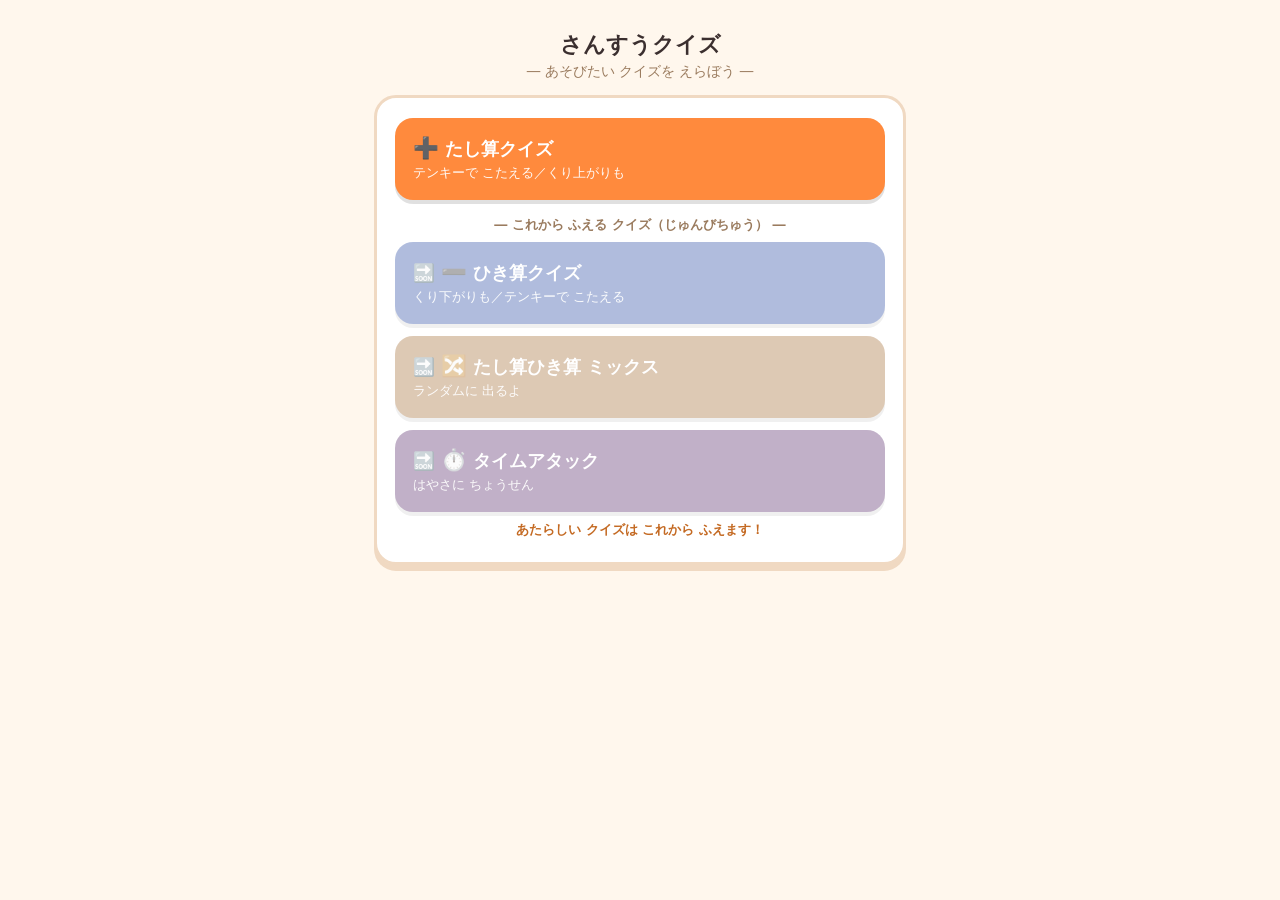
==== index.html @ e3dd47bf "さんすうクイズ 初版：たし算クイズ（テンキー入力・くり上がりヒント・育成フル搭載） Co-Authored-By: Claude Opus 4.8 (1M context) <noreply@anth" ====
<!DOCTYPE html>
<html lang="ja">
<head>
<meta charset="UTF-8">
<meta name="viewport" content="width=device-width, initial-scale=1.0, viewport-fit=cover">
<title>さんすうクイズ</title>
<meta name="description" content="小学1〜2年生むけの さんすうクイズ集。たし算・ひき算を テンキーで こたえる自動生成クイズ。図鑑・称号・メダルで たのしく れんしゅう。">
<meta name="theme-color" content="#ff8a3d">
<!-- 共有スタイル（全アプリ共通の見た目／漢字クイズと同じデザイン） -->
<link rel="stylesheet" href="shared/sansu-ui.css?v=202606270000">
<style>
  a.mode-btn{display:block; text-decoration:none;}
  .portal-emoji{font-size:1.3rem; margin-right:6px;}
  a.mode-btn.locked{opacity:.5; filter:grayscale(.5);}
  .adv-head{font-size:.82rem; color:#9a7b5e; text-align:center; margin:16px 0 8px; font-weight:700;}
  .lockmsg{font-size:.84rem; color:#c46a23; text-align:center; margin:6px 4px 0; font-weight:700; line-height:1.8;}
</style>
</head>
<body>
<div class="wrap">

  <h1>さんすうクイズ</h1>
  <div class="sub">― あそびたい クイズを えらぼう ―</div>

  <div class="card">
    <div class="modes">
      <a class="mode-btn m1" href="tashizan/index.html">
        <span class="portal-emoji">➕</span>たし算クイズ
        <small>テンキーで こたえる／くり上がりも</small>
      </a>
    </div>

    <div class="adv-head">― これから ふえる クイズ（じゅんびちゅう） ―</div>
    <div class="modes">
      <a class="mode-btn m2 adv locked" href="#">
        <span class="lk">🔜 </span><span class="portal-emoji">➖</span>ひき算クイズ
        <small>くり下がりも／テンキーで こたえる</small>
      </a>
      <a class="mode-btn m3 adv locked" href="#">
        <span class="lk">🔜 </span><span class="portal-emoji">🔀</span>たし算ひき算 ミックス
        <small>ランダムに 出るよ</small>
      </a>
      <a class="mode-btn m4 adv locked" href="#">
        <span class="lk">🔜 </span><span class="portal-emoji">⏱️</span>タイムアタック
        <small>はやさに ちょうせん</small>
      </a>
    </div>
    <div class="lockmsg">あたらしい クイズは これから ふえます！</div>
  </div>

</div>
<script>
/* じゅんび中の クイズは おさない（リンクを止める） */
document.querySelectorAll('a.mode-btn.adv').forEach(a => {
  a.addEventListener('click', e => e.preventDefault());
});
</script>
</body>
</html>
---- shared/sansu-ui.css ----
/* =========================================================================
   共有スタイル（デザイントークン＋UI部品）— 全アプリ共通
   かん字クイズ／送りがな練習 など、見た目とUXをそろえるための単一スタイル。
   ここを直すと参照する全アプリに反映される。各アプリ固有の追加分は各HTML側へ。
   ========================================================================= */
  :root{
    --bg:#fff7ed; --card:#ffffff; --ink:#3b2f2f; --accent:#ff8a3d;
    --accent2:#4c7dff; --ok:#2bb673; --ng:#ef5350; --line:#f0d9c2;
  }
  *{box-sizing:border-box;-webkit-tap-highlight-color:transparent;}
  body{
    margin:0; font-family:"Hiragino Maru Gothic ProN","ヒラギノ丸ゴ ProN",
      "Hiragino Sans","Yu Gothic",system-ui,sans-serif;
    background:var(--bg); color:var(--ink);
    min-height:100vh; min-height:100dvh; display:flex; flex-direction:column; align-items:center;
  }
  .wrap{width:100%; max-width:560px; padding:16px 14px 40px;}
  h1{font-size:1.35rem; text-align:center; margin:14px 0 4px;}
  .sub{text-align:center; font-size:.85rem; color:#9a7b5e; margin-bottom:14px;}
  .card{
    background:var(--card); border:3px solid var(--line); border-radius:22px;
    padding:20px 18px; box-shadow:0 6px 0 #f0d9c2;
  }
  /* grade select */
  .gradeSel{margin-bottom:16px;}
  .gradeLabel{font-size:.85rem; color:#9a7b5e; text-align:center; margin-bottom:8px;}
  .seg{display:flex; gap:8px; background:#f3e4d3; padding:6px; border-radius:16px;}
  .seg button{
    flex:1; border:none; background:transparent; padding:12px 0; border-radius:12px;
    font-size:1rem; font-weight:700; color:#9a7b5e; cursor:pointer;
  }
  /* 学年は1〜6＋ぜんぶで数が多いので 4列グリッドで折り返す */
  #seg{display:grid; grid-template-columns:repeat(4,1fr); gap:8px;}
  #seg button{padding:11px 0; font-size:.95rem;}
  .seg button.active{background:#fff; color:var(--accent); box-shadow:0 2px 6px rgba(0,0,0,.08);}
  .seg button.locked{opacity:.5;}

  /* きろくの 書き出し／読み込み */
  .saveBar{display:flex; gap:10px; justify-content:center; margin-top:16px;
           padding-top:14px; border-top:1px dashed var(--line);}
  .saveBar button, .saveBar .impBtn{
    border:1px solid var(--line); background:#fff; color:#9a7b5e; border-radius:99px;
    padding:7px 14px; font-size:.78rem; font-weight:700; cursor:pointer;
  }
  .saveBar button:active{transform:translateY(1px);}

  /* mode select */
  .modes{display:flex; flex-direction:column; gap:12px;}
  .mode-btn{
    border:none; border-radius:18px; padding:18px; font-size:1.1rem; font-weight:700;
    color:#fff; cursor:pointer; box-shadow:0 4px 0 rgba(0,0,0,.12); text-align:left;
  }
  .mode-btn small{display:block; font-weight:400; font-size:.8rem; opacity:.95; margin-top:4px;}
  .m1{background:var(--accent);} .m2{background:var(--accent2);} .m3{background:#e08e3c;} .m4{background:#9b59b6;}
  .mode-btn:active{transform:translateY(2px); box-shadow:0 2px 0 rgba(0,0,0,.12);}
  /* 読みクイズ：大きな漢字 */
  .yomi-q{font-size:.95rem; color:#9a7b5e; margin-bottom:6px;}
  .bigkanji{font-size:4.2rem; font-weight:800; text-align:center; line-height:1.2; margin:6px 0 2px; color:#5a3e28;}

  /* quiz */
  .homeBtn{
    float:right; border:2px solid var(--line); background:#fff; color:#c46a23;
    border-radius:99px; padding:6px 14px; font-size:.8rem; font-weight:700;
    cursor:pointer; margin:-4px -2px 8px 0;
  }
  .homeBtn:active{transform:translateY(1px);}
  .navBtn{
    float:left; border:2px solid var(--line); background:#fff; color:#c46a23;
    border-radius:99px; padding:6px 14px; font-size:.8rem; font-weight:700;
    cursor:pointer; margin:-4px 0 8px -2px;
  }
  .navBtn:active{transform:translateY(1px);}
  .bar{height:12px; background:#f3e4d3; border-radius:99px; overflow:hidden; margin-bottom:6px; clear:both;}
  .bar > i{display:block; height:100%; background:var(--accent); width:0; transition:width .3s;}
  .meta{display:flex; justify-content:space-between; font-size:.8rem; color:#9a7b5e; margin-bottom:14px;}
  .tag{display:inline-block; font-size:.72rem; background:#fff1e3; color:#c46a23;
       padding:3px 10px; border-radius:99px; margin-bottom:10px;}
  .q{font-size:1.5rem; line-height:2; text-align:center; margin:6px 0 4px;}
  .q .blank{display:inline-block; min-width:1.6em; border-bottom:4px dotted var(--accent);
            color:transparent;}
  .read{text-align:center; color:#c46a23; font-size:1rem; margin-bottom:18px;}
  ruby rt{font-size:.55em; color:#b08968;}
  .choices{display:grid; grid-template-columns:1fr 1fr; gap:12px;}
  .choice{
    border:3px solid var(--line); background:#fff; border-radius:16px;
    padding:16px 8px; font-size:1.7rem; font-weight:700; cursor:pointer;
    transition:.1s; box-shadow:0 4px 0 #f0d9c2;
  }
  .choice:active{transform:translateY(2px); box-shadow:0 2px 0 #f0d9c2;}
  .choice.ok{background:#e6f8ef; border-color:var(--ok); color:var(--ok);}
  .choice.ng{background:#fdeceb; border-color:var(--ng); color:var(--ng);}
  .choice:disabled{cursor:default;}

  .feedback{margin-top:18px; padding:16px; border-radius:16px; display:none;}
  .feedback.show{display:block;}
  .feedback.good{background:#e6f8ef; border:2px solid var(--ok);}
  .feedback.bad{background:#fdeceb; border:2px solid var(--ng);}
  .fb-head{font-weight:700; font-size:1.1rem; margin-bottom:8px;}
  .fb-sentence{font-size:1.05rem; line-height:1.7; margin-bottom:8px;}
  .fb-sentence b{color:var(--accent); font-size:1.2rem;}
  .fb-line{font-size:.95rem; line-height:1.7;}
  .fb-line b{color:#c46a23;}
  .fb-kanji{margin-top:10px; padding-top:10px; border-top:1px dashed var(--line);
            font-size:.9rem; line-height:1.8; color:#6b5a4a;}
  .fb-kanji b{color:var(--ink); font-size:1.15rem;}
  .next{
    margin-top:14px; width:100%; border:none; border-radius:16px; padding:16px;
    font-size:1.1rem; font-weight:700; color:#fff; background:var(--accent2);
    cursor:pointer; box-shadow:0 4px 0 rgba(0,0,0,.12);
  }
  .next:active{transform:translateY(2px); box-shadow:0 2px 0 rgba(0,0,0,.12);}

  /* result */
  .result{text-align:center;}
  .score{font-size:3rem; font-weight:800; color:var(--accent); margin:10px 0;}
  .again{border:none; border-radius:16px; padding:16px 28px; font-size:1.05rem; font-weight:700;
         color:#fff; background:var(--accent); cursor:pointer; box-shadow:0 4px 0 rgba(0,0,0,.12); margin:6px;}
  .home{background:#9b59b6;}
  .stars{font-size:1.8rem; letter-spacing:4px;}

  /* 結果の振り返り */
  .review{display:none; text-align:left; margin:8px 0 16px; padding:14px;
          background:#fdf6ee; border:2px solid var(--line); border-radius:14px;}
  .rv-h{font-weight:700; color:#c46a23; margin-bottom:8px; text-align:center;}
  .rv-i{font-size:1rem; line-height:1.9; padding:4px 0; border-bottom:1px dashed var(--line);}
  .rv-i:last-child{border-bottom:none;}
  .rv-i b{color:var(--accent); font-size:1.15rem;}
  .retryWrong{background:var(--ng);}

  /* キーボード操作のフォーカス可視化 */
  :focus-visible{outline:3px solid var(--accent2); outline-offset:2px;}

  @media (prefers-reduced-motion: reduce){
    *{transition:none !important;}
  }

  /* コンボ */
  #combo{font-weight:800; color:#ff6a00; font-size:.85rem;}
  #combo.pop{animation:pop .45s;}
  @keyframes pop{0%{transform:scale(.5);opacity:0} 55%{transform:scale(1.35)} 100%{transform:scale(1)}}

  /* 紙ふぶき */
  .confetti{position:fixed; top:-30px; pointer-events:none; z-index:50; will-change:transform;}
  @keyframes fall{to{transform:translateY(110vh) rotate(360deg); opacity:.15;}}

  /* あそびかた */
  .helpBtn{
    width:100%; border:2px dashed var(--accent); background:#fff7ef; color:#c46a23;
    border-radius:14px; padding:11px; margin-bottom:12px;
    font-size:.92rem; font-weight:700; cursor:pointer;
  }
  .helpBtn:active{transform:translateY(1px);}
  .help h2{font-size:1.2rem; margin:2px 0 12px;}
  .help h3{font-size:1.02rem; color:var(--accent); margin:18px 0 6px;}
  .help p, .help li{font-size:.98rem; line-height:1.85;}
  .help ol, .help ul{margin:6px 0; padding-left:1.3em;}
  .help .tip{background:#fff7ef; border:2px solid var(--line); border-radius:12px;
             padding:10px 12px; margin:8px 0; font-size:.92rem; line-height:1.8;}
  .help .big{font-size:1.05rem; font-weight:700;}

  /* デイリーチャレンジ */
  .dailyBtn{
    width:100%; border:none; border-radius:16px; padding:16px; margin-bottom:12px;
    font-size:1.05rem; font-weight:800; color:#fff; cursor:pointer;
    background:linear-gradient(135deg,#ffb03d,#ff7a3d); box-shadow:0 4px 0 rgba(0,0,0,.12);
  }
  .dailyBtn:active{transform:translateY(2px); box-shadow:0 2px 0 rgba(0,0,0,.12);}
  #dailyInfo{display:block; font-size:.78rem; font-weight:600; opacity:.95; margin-top:3px;}

  /* コレクション入口 */
  .collbar{display:flex; gap:12px; margin-top:14px;}
  .collbar button{flex:1; border:2px solid var(--line); background:#fff; color:#c46a23;
    border-radius:16px; padding:14px 8px; font-size:1rem; font-weight:700; cursor:pointer;}
  .collbar button:active{transform:translateY(2px);}

  .backBtn{border:2px solid var(--line); background:#fff; color:#c46a23; border-radius:99px;
    padding:8px 16px; font-size:.9rem; font-weight:700; cursor:pointer; margin-bottom:12px;}
  .collHead{display:flex; justify-content:space-between; align-items:center; margin-bottom:12px;}
  .collHead h2{font-size:1.15rem; margin:0;}
  .collHead .cnt{font-size:.85rem; color:#9a7b5e; font-weight:700;}

  /* 図鑑 */
  .dexGrid{display:grid; grid-template-columns:repeat(auto-fill,minmax(82px,1fr)); gap:10px;}
  .dcard{border:2px solid var(--line); border-radius:12px; padding:8px 4px; text-align:center; background:#fff;}
  .dcard.locked{background:#f3e9df; color:#cbb9a6;}
  .dcard .k{font-size:1.8rem; font-weight:800; line-height:1.1;}
  .dcard .star{font-size:.85rem; color:#ffb300; line-height:1;}
  .dcard .info{font-size:.6rem; color:#8a7a6a; margin-top:3px; line-height:1.35;}
  .dcard.master{border-color:#ffb300; box-shadow:inset 0 0 0 2px #ffe9b0;}

  /* メダル */
  .medalList{display:grid; grid-template-columns:1fr 1fr; gap:12px;}
  .medal{border:2px solid var(--line); border-radius:14px; padding:12px 8px; text-align:center; background:#fff;}
  .medal.locked{opacity:.45; filter:grayscale(1);}
  .medal .mi{font-size:2rem; line-height:1;}
  .medal .mn{font-weight:700; font-size:.85rem; margin-top:5px;}
  .medal .md{font-size:.72rem; color:#8a7a6a; margin-top:2px; line-height:1.4;}

  .earned{display:none; margin:8px 0 4px; font-size:1rem; font-weight:700; color:#c46a23;}
  .comboBest{font-size:.95rem; color:#9a7b5e; margin-bottom:6px;}

  /* 称号（あいぼう／累計正解数で育つ） */
  .buddy{display:flex; align-items:center; gap:14px; margin-bottom:12px;
    background:linear-gradient(135deg,#fff3e0,#ffe7d2); border:2px solid var(--line);
    border-radius:18px; padding:12px 14px;}
  .buddy .bi{font-size:2.7rem; line-height:1; min-width:1.4em; text-align:center;}
  .buddy .bb{flex:1; min-width:0;}
  .buddy .bn{font-weight:800; font-size:.96rem; color:#c46a23;}
  .buddy .bc{font-size:.82rem; font-weight:700; color:#e08a00; margin:2px 0 5px;}
  .buddy .bbar{height:10px; background:#f3e4d3; border-radius:99px; overflow:hidden;}
  .buddy .bbar > i{display:block; height:100%; width:0; transition:width .4s;
    background:linear-gradient(90deg,#ffb03d,#ff7a3d);}
  .buddy .bnext{font-size:.72rem; color:#9a7b5e; margin-top:4px;}

  /* ホーム上部の よこ並びボタン（あそびかた／おと） */
  .topRow{display:flex; gap:10px; margin-bottom:12px;}
  .topBtn{flex:1; border:1px solid var(--line); background:#fff; color:#9a7b5e;
    border-radius:99px; padding:10px 10px; font-size:.86rem; font-weight:700; cursor:pointer;}
  .topBtn:active{transform:translateY(1px);}

  /* アプリ間の ナビリンク（トップへ戻る 等） */
  .applink{display:block; text-align:center; margin-top:18px; font-size:.8rem; color:#9a7b5e; text-decoration:none;}
  .applink:hover{text-decoration:underline;}
  /* トップへ戻る小リンク（各クイズの最上部） */
  .toplink{display:inline-block; font-size:.8rem; color:#9a7b5e; text-decoration:none; margin:2px 0 6px;}
  .toplink:hover{text-decoration:underline;}

  /* =========================================================================
     算数クイズ固有：計算しき表示＋テンキー（漢字版には無い追加分）
     ========================================================================= */
  /* 大きな 計算しき（れい： 7 ＋ 8 ＝ □） */
  .eq{font-size:2.9rem; font-weight:800; text-align:center; color:#5a3e28;
      line-height:1.3; margin:14px 0 8px; letter-spacing:2px;}
  .eq .op{color:var(--accent); margin:0 .12em;}
  .eq .ans{display:inline-block; min-width:1.9em; margin-left:.1em;
           border-bottom:6px solid var(--accent); border-radius:3px;
           color:var(--accent2); padding:0 .08em;}
  .eq .ans.empty{color:#e0cdb6;}
  .eq .ans.ok{color:var(--ok); border-color:var(--ok);}
  .eq .ans.ng{color:var(--ng); border-color:var(--ng);}

  /* テンキー（3列：1-9／C 0 こたえる） */
  .keypad{display:grid; grid-template-columns:repeat(3,1fr); gap:10px; margin-top:6px;}
  .keypad button{
    border:3px solid var(--line); background:#fff; color:var(--ink);
    border-radius:16px; padding:18px 0; font-size:1.9rem; font-weight:800;
    cursor:pointer; box-shadow:0 4px 0 #f0d9c2; transition:.08s;
  }
  .keypad button:active{transform:translateY(2px); box-shadow:0 2px 0 #f0d9c2;}
  .keypad button:disabled{opacity:.45; cursor:default;}
  .keypad .k-clear{color:var(--ng); font-size:1.15rem; font-weight:700;}
  .keypad .k-enter{color:#fff; background:var(--accent2); border-color:var(--accent2);
                   font-size:1.2rem; font-weight:800;}
  .keypad .k-enter:disabled{background:#cdbfae; border-color:#cdbfae;}

  /* 計算しきの ヒント（10の かたまり） */
  .fb-hint{margin-top:8px; padding:10px 12px; background:#fff7ef;
           border:2px dashed var(--accent); border-radius:12px;
           font-size:.96rem; line-height:1.7; color:#6b4a2a;}
  .fb-hint b{color:var(--accent);}
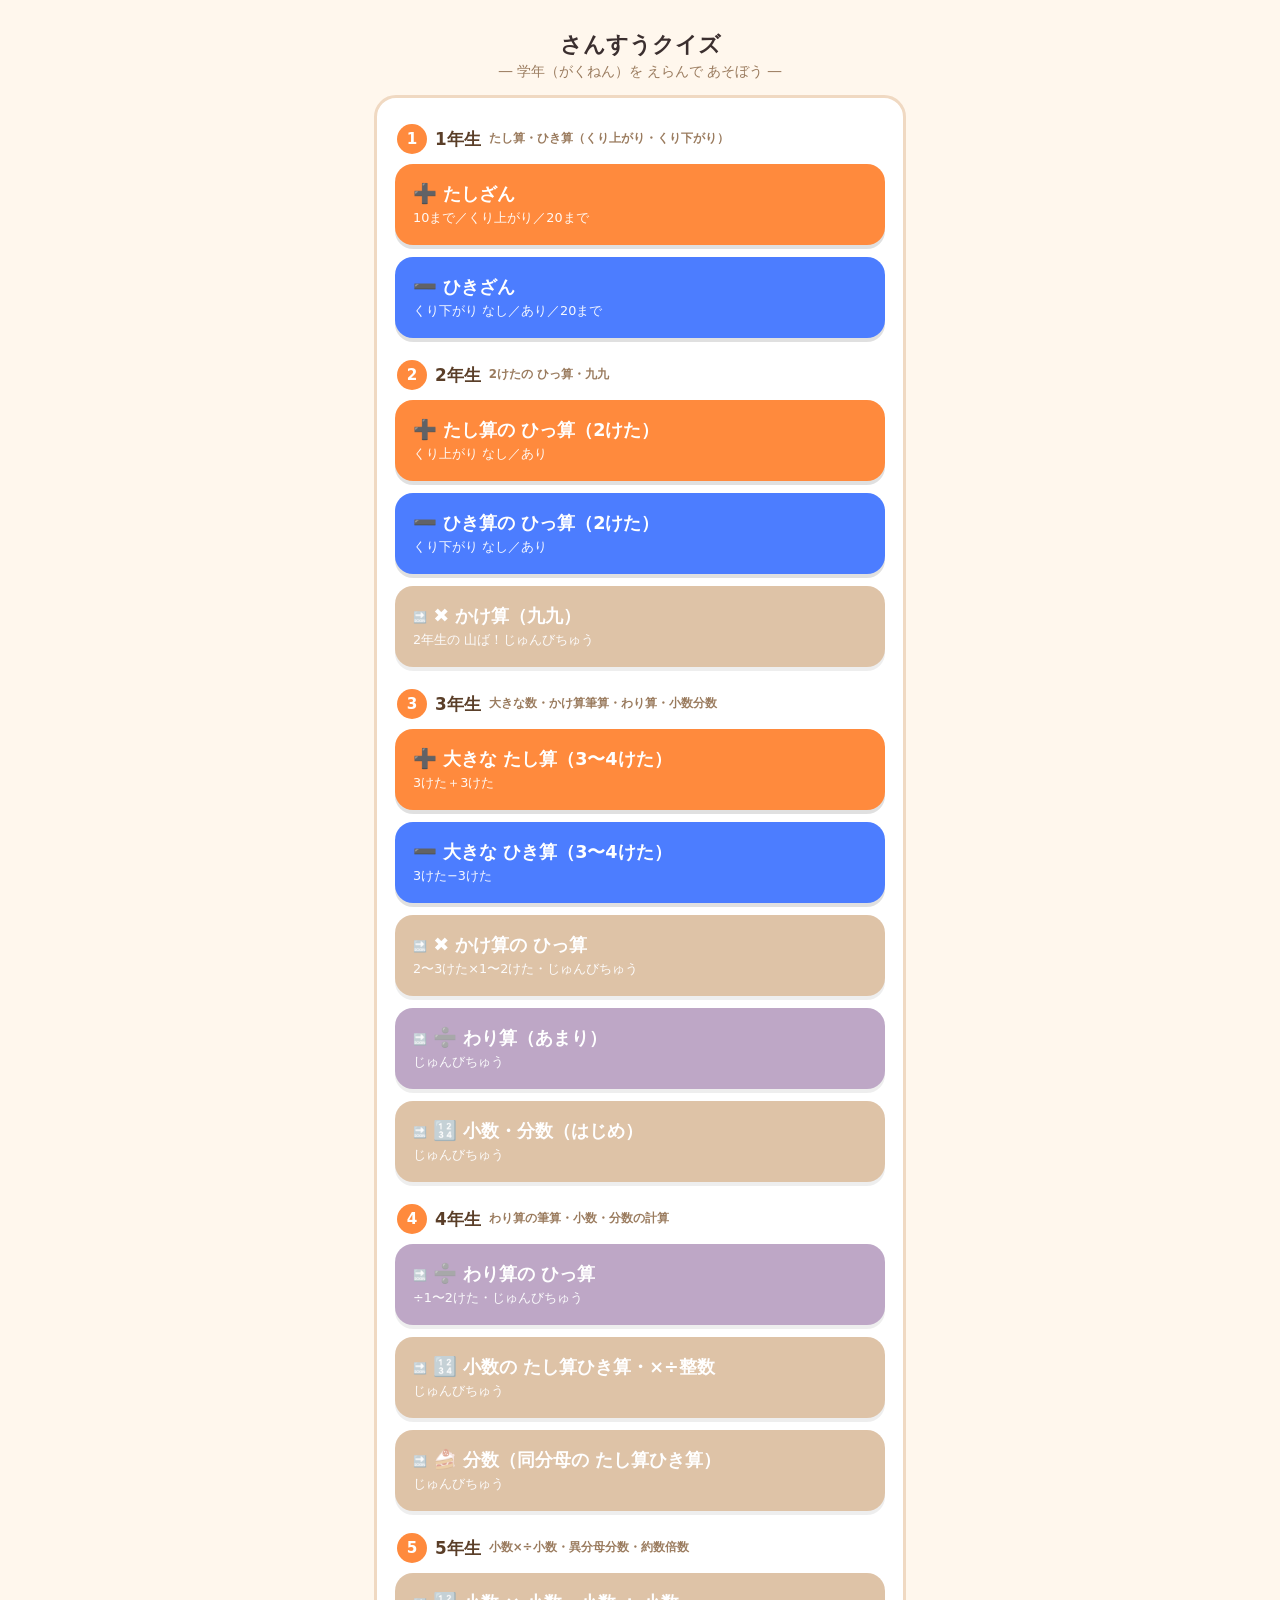
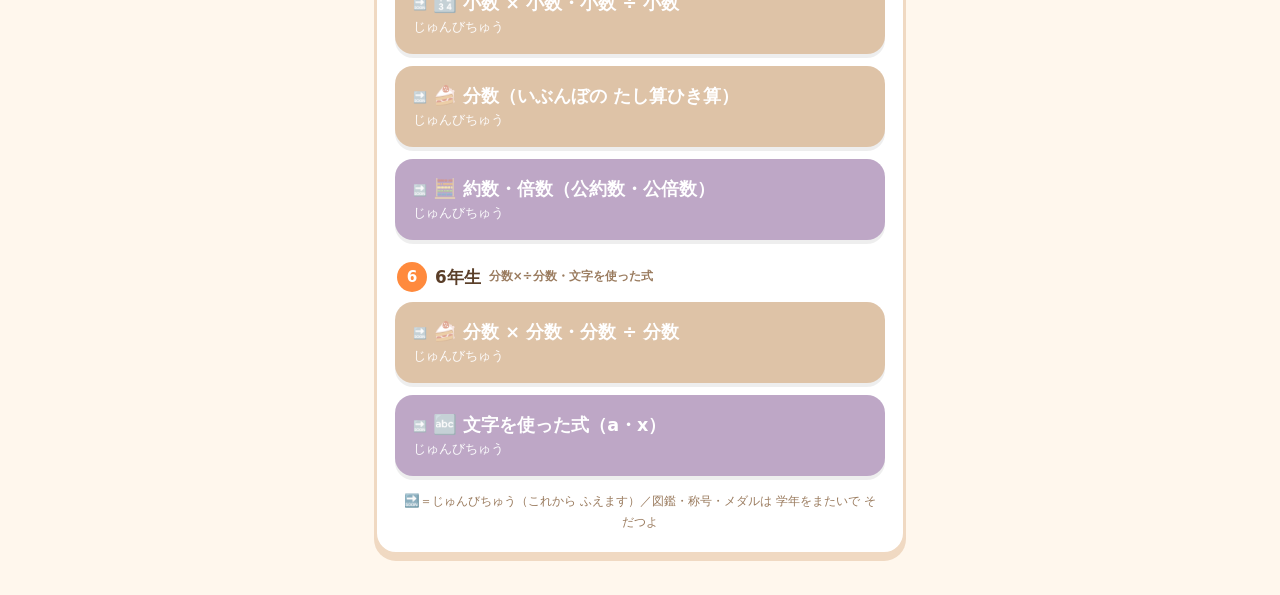
==== commit 1da54475: "トップを学年カテゴリ(1〜6年・計算)に再編＋ひき算クイズを新規追加 - index.html: 1〜6年生ごとに計算クイズを配置。実装済み(たし算/ひき算)は遊べ、未実装はじゅんびちゅう表示。学習指" ====
--- a/index.html
+++ b/index.html
@@ -4,54 +4,89 @@
 <meta charset="UTF-8">
 <meta name="viewport" content="width=device-width, initial-scale=1.0, viewport-fit=cover">
 <title>さんすうクイズ</title>
-<meta name="description" content="小学1〜2年生むけの さんすうクイズ集。たし算・ひき算を テンキーで こたえる自動生成クイズ。図鑑・称号・メダルで たのしく れんしゅう。">
+<meta name="description" content="小学1〜6年生むけの さんすうクイズ集。学年ごとに たし算・ひき算・かけ算・わり算などの 計算クイズを えらべる。テンキー入力・図鑑・称号・メダルつき。">
 <meta name="theme-color" content="#ff8a3d">
-<!-- 共有スタイル（全アプリ共通の見た目／漢字クイズと同じデザイン） -->
-<link rel="stylesheet" href="shared/sansu-ui.css?v=202606270000">
+<!-- 共有スタイル（全アプリ共通の見た目） -->
+<link rel="stylesheet" href="shared/sansu-ui.css?v=202606270400">
 <style>
   a.mode-btn{display:block; text-decoration:none;}
-  .portal-emoji{font-size:1.3rem; margin-right:6px;}
-  a.mode-btn.locked{opacity:.5; filter:grayscale(.5);}
-  .adv-head{font-size:.82rem; color:#9a7b5e; text-align:center; margin:16px 0 8px; font-weight:700;}
-  .lockmsg{font-size:.84rem; color:#c46a23; text-align:center; margin:6px 4px 0; font-weight:700; line-height:1.8;}
+  a.mode-btn.locked{opacity:.55; filter:grayscale(.4);}
+  .portal-emoji{font-size:1.2rem; margin-right:6px;}
+  .lk{font-size:.7rem; font-weight:800; vertical-align:middle;}
+  /* 学年の見出し */
+  .grade-head{display:flex; align-items:center; gap:8px; margin:22px 2px 10px; font-weight:800;}
+  .grade-head:first-of-type{margin-top:6px;}
+  .grade-head .gnum{display:inline-flex; align-items:center; justify-content:center;
+    width:30px; height:30px; border-radius:50%; background:var(--accent); color:#fff; font-size:.95rem;}
+  .grade-head .gtxt{font-size:1.05rem; color:#5a3e28;}
+  .grade-head .gsub{font-size:.74rem; color:#9a7b5e; font-weight:700;}
+  .modes{margin-bottom:4px;}
+  .legend{font-size:.78rem; color:#9a7b5e; text-align:center; margin:14px 4px 0; line-height:1.7;}
 </style>
 </head>
 <body>
 <div class="wrap">
 
   <h1>さんすうクイズ</h1>
-  <div class="sub">― あそびたい クイズを えらぼう ―</div>
+  <div class="sub">― 学年（がくねん）を えらんで あそぼう ―</div>
 
   <div class="card">
+
+    <!-- 1年生 -->
+    <div class="grade-head"><span class="gnum">1</span><span class="gtxt">1年生</span><span class="gsub">たし算・ひき算（くり上がり・くり下がり）</span></div>
     <div class="modes">
-      <a class="mode-btn m1" href="tashizan/index.html">
-        <span class="portal-emoji">➕</span>たし算クイズ
-        <small>テンキーで こたえる／くり上がりも</small>
-      </a>
+      <a class="mode-btn m1" href="tashizan/index.html?lv=carry1"><span class="portal-emoji">➕</span>たしざん<small>10まで／くり上がり／20まで</small></a>
+      <a class="mode-btn m2" href="hikizan/index.html?lv=sb"><span class="portal-emoji">➖</span>ひきざん<small>くり下がり なし／あり／20まで</small></a>
     </div>
 
-    <div class="adv-head">― これから ふえる クイズ（じゅんびちゅう） ―</div>
+    <!-- 2年生 -->
+    <div class="grade-head"><span class="gnum">2</span><span class="gtxt">2年生</span><span class="gsub">2けたの ひっ算・九九</span></div>
     <div class="modes">
-      <a class="mode-btn m2 adv locked" href="#">
-        <span class="lk">🔜 </span><span class="portal-emoji">➖</span>ひき算クイズ
-        <small>くり下がりも／テンキーで こたえる</small>
-      </a>
-      <a class="mode-btn m3 adv locked" href="#">
-        <span class="lk">🔜 </span><span class="portal-emoji">🔀</span>たし算ひき算 ミックス
-        <small>ランダムに 出るよ</small>
-      </a>
-      <a class="mode-btn m4 adv locked" href="#">
-        <span class="lk">🔜 </span><span class="portal-emoji">⏱️</span>タイムアタック
-        <small>はやさに ちょうせん</small>
-      </a>
+      <a class="mode-btn m1" href="tashizan/index.html?lv=d2p1n"><span class="portal-emoji">➕</span>たし算の ひっ算（2けた）<small>くり上がり なし／あり</small></a>
+      <a class="mode-btn m2" href="hikizan/index.html?lv=d2m1n"><span class="portal-emoji">➖</span>ひき算の ひっ算（2けた）<small>くり下がり なし／あり</small></a>
+      <a class="mode-btn m3 locked" href="#"><span class="lk">🔜</span> <span class="portal-emoji">✖️</span>かけ算（九九）<small>2年生の 山ば！じゅんびちゅう</small></a>
     </div>
-    <div class="lockmsg">あたらしい クイズは これから ふえます！</div>
+
+    <!-- 3年生 -->
+    <div class="grade-head"><span class="gnum">3</span><span class="gtxt">3年生</span><span class="gsub">大きな数・かけ算筆算・わり算・小数分数</span></div>
+    <div class="modes">
+      <a class="mode-btn m1" href="tashizan/index.html?lv=d3p3"><span class="portal-emoji">➕</span>大きな たし算（3〜4けた）<small>3けた＋3けた</small></a>
+      <a class="mode-btn m2" href="hikizan/index.html?lv=d3m3"><span class="portal-emoji">➖</span>大きな ひき算（3〜4けた）<small>3けた−3けた</small></a>
+      <a class="mode-btn m3 locked" href="#"><span class="lk">🔜</span> <span class="portal-emoji">✖️</span>かけ算の ひっ算<small>2〜3けた×1〜2けた・じゅんびちゅう</small></a>
+      <a class="mode-btn m4 locked" href="#"><span class="lk">🔜</span> <span class="portal-emoji">➗</span>わり算（あまり）<small>じゅんびちゅう</small></a>
+      <a class="mode-btn m3 locked" href="#"><span class="lk">🔜</span> <span class="portal-emoji">🔢</span>小数・分数（はじめ）<small>じゅんびちゅう</small></a>
+    </div>
+
+    <!-- 4年生 -->
+    <div class="grade-head"><span class="gnum">4</span><span class="gtxt">4年生</span><span class="gsub">わり算の筆算・小数・分数の計算</span></div>
+    <div class="modes">
+      <a class="mode-btn m4 locked" href="#"><span class="lk">🔜</span> <span class="portal-emoji">➗</span>わり算の ひっ算<small>÷1〜2けた・じゅんびちゅう</small></a>
+      <a class="mode-btn m3 locked" href="#"><span class="lk">🔜</span> <span class="portal-emoji">🔢</span>小数の たし算ひき算・×÷整数<small>じゅんびちゅう</small></a>
+      <a class="mode-btn m3 locked" href="#"><span class="lk">🔜</span> <span class="portal-emoji">🍰</span>分数（同分母の たし算ひき算）<small>じゅんびちゅう</small></a>
+    </div>
+
+    <!-- 5年生 -->
+    <div class="grade-head"><span class="gnum">5</span><span class="gtxt">5年生</span><span class="gsub">小数×÷小数・異分母分数・約数倍数</span></div>
+    <div class="modes">
+      <a class="mode-btn m3 locked" href="#"><span class="lk">🔜</span> <span class="portal-emoji">🔢</span>小数 × 小数・小数 ÷ 小数<small>じゅんびちゅう</small></a>
+      <a class="mode-btn m3 locked" href="#"><span class="lk">🔜</span> <span class="portal-emoji">🍰</span>分数（いぶんぼの たし算ひき算）<small>じゅんびちゅう</small></a>
+      <a class="mode-btn m4 locked" href="#"><span class="lk">🔜</span> <span class="portal-emoji">🧮</span>約数・倍数（公約数・公倍数）<small>じゅんびちゅう</small></a>
+    </div>
+
+    <!-- 6年生 -->
+    <div class="grade-head"><span class="gnum">6</span><span class="gtxt">6年生</span><span class="gsub">分数×÷分数・文字を使った式</span></div>
+    <div class="modes">
+      <a class="mode-btn m3 locked" href="#"><span class="lk">🔜</span> <span class="portal-emoji">🍰</span>分数 × 分数・分数 ÷ 分数<small>じゅんびちゅう</small></a>
+      <a class="mode-btn m4 locked" href="#"><span class="lk">🔜</span> <span class="portal-emoji">🔤</span>文字を使った式（a・x）<small>じゅんびちゅう</small></a>
+    </div>
+
+    <div class="legend">🔜＝じゅんびちゅう（これから ふえます）／図鑑・称号・メダルは 学年をまたいで そだつよ</div>
   </div>
 
 </div>
 <script>
 /* じゅんび中の クイズは おさない（リンクを止める） */
-document.querySelectorAll('a.mode-btn.adv').forEach(a => {
+document.querySelectorAll('a.mode-btn.locked').forEach(a => {
   a.addEventListener('click', e => e.preventDefault());
 });
 </script>
--- a/shared/sansu-ui.css
+++ b/shared/sansu-ui.css
@@ -238,6 +238,8 @@
   .eq .ans.empty{color:#e0cdb6;}
   .eq .ans.ok{color:var(--ok); border-color:var(--ok);}
   .eq .ans.ng{color:var(--ng); border-color:var(--ng);}
+  /* 3けたなど 長い式は 小さめに（はみ出さないように） */
+  .eq.eq-sm{font-size:2.05rem; letter-spacing:0;}
 
   /* テンキー（3列：1-9／C 0 こたえる） */
   .keypad{display:grid; grid-template-columns:repeat(3,1fr); gap:10px; margin-top:6px;}
@@ -258,3 +260,16 @@
            border:2px dashed var(--accent); border-radius:12px;
            font-size:.96rem; line-height:1.7; color:#6b4a2a;}
   .fb-hint b{color:var(--accent);}
+
+  /* けいさんメモ（手書きの余白）— 多けたレベルで 出す。ノート風の うすい罫線つき */
+  .memo{margin-top:16px;}
+  .memo-head{display:flex; justify-content:space-between; align-items:center; margin-bottom:6px;}
+  .memo-head .ml{font-size:.8rem; font-weight:700; color:#9a7b5e;}
+  .memo-head .mclear{border:1px solid var(--line); background:#fff; color:#c46a23;
+    border-radius:99px; padding:5px 12px; font-size:.76rem; font-weight:700; cursor:pointer;}
+  .memo-head .mclear:active{transform:translateY(1px);}
+  .memo canvas{
+    display:block; width:100%; height:340px; border:2px dashed var(--line); border-radius:14px;
+    background:repeating-linear-gradient(#fffdf9, #fffdf9 37px, #f1e2d0 37px, #f1e2d0 38px);
+    touch-action:none; cursor:crosshair;
+  }
